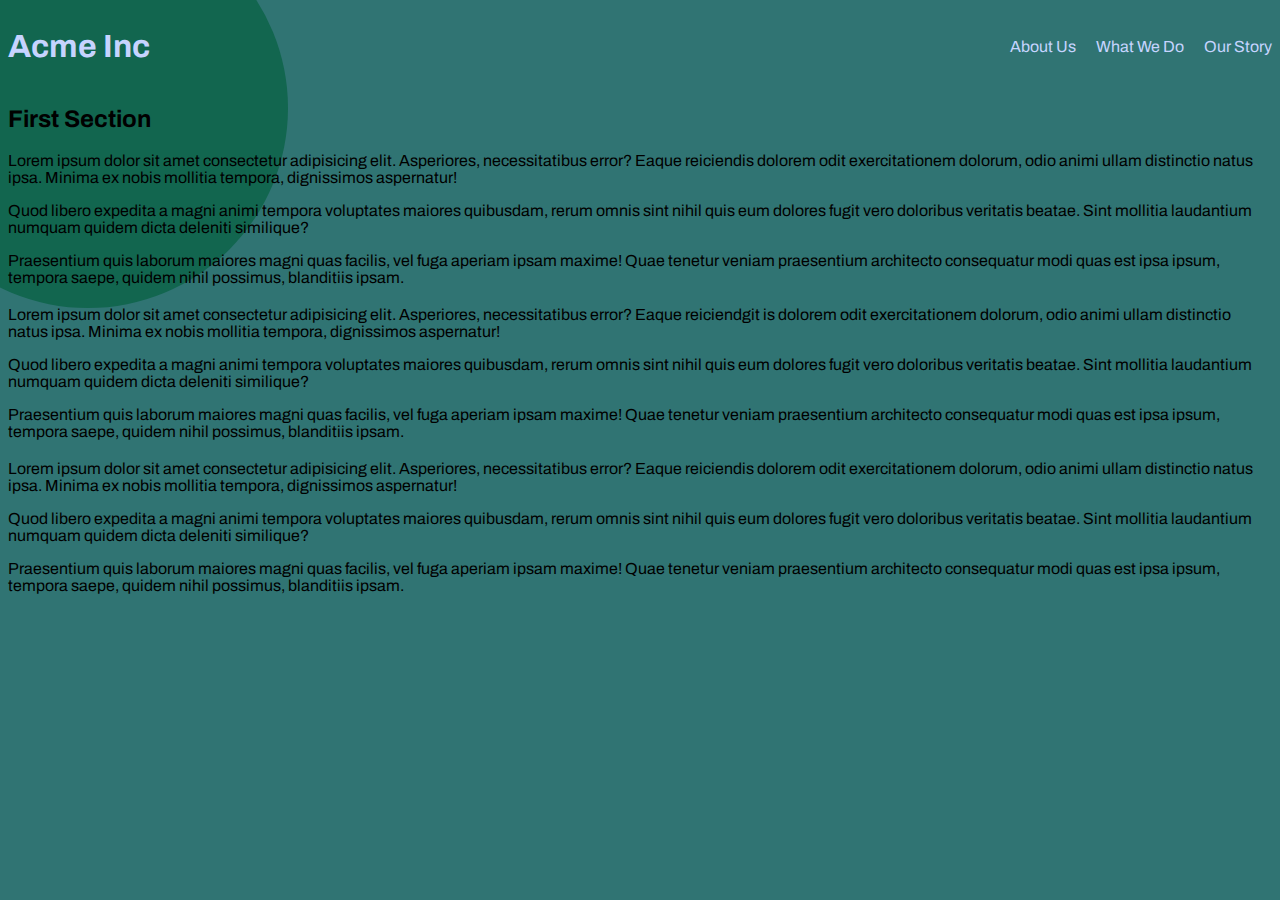
==== index.html @ 8985216c "adding own styles" ====
<!DOCTYPE html>
<html lang="en">
  <head>
    <meta charset="UTF-8" />
    <meta name="viewport" content="width=device-width, initial-scale=1.0" />
    <title>Main CSS Document</title>
    <link rel="preconnect" href="https://fonts.googleapis.com" />
    <link rel="preconnect" href="https://fonts.gstatic.com" crossorigin />
    <link
      href="https://fonts.googleapis.com/css2?family=Archivo+Black&family=Archivo:wght@300;400;600&display=swap"
      rel="stylesheet"
    />
    <!-- 
        OLD Syntax - Do not use!
    <style>
      p {
        color: green;
      }
    </style> 
    -->

    <link rel="stylesheet" href="css/main.css" />
  </head>

  <body>
    <header>
      <h1 class="brand">Acme Inc</h1>
      <nav>
        <ul>
          <li><a href="#firstSection">About Us</a></li>
          <li><a href="#secondSection">What We Do</a></li>
          <li><a href="#thirdSection">Our Story</a></li>
        </ul>
      </nav>
    </header>
    <main>
      <section>
        <h2 id="about-us">First Section</h2>
        <p>
          Lorem ipsum dolor sit amet consectetur adipisicing elit. Asperiores,
          necessitatibus error? Eaque reiciendis dolorem odit exercitationem
          dolorum, odio animi ullam distinctio natus ipsa. Minima ex nobis
          mollitia tempora, dignissimos aspernatur!
        </p>
        <p>
          Quod libero expedita a magni animi tempora voluptates maiores
          quibusdam, rerum omnis sint nihil quis eum dolores fugit vero
          doloribus veritatis beatae. Sint mollitia laudantium numquam quidem
          dicta deleniti similique?
        </p>
        <p>
          Praesentium quis laborum maiores magni quas facilis, vel fuga aperiam
          ipsam maxime! Quae tenetur veniam praesentium architecto consequatur
          modi quas est ipsa ipsum, tempora saepe, quidem nihil possimus,
          blanditiis ipsam.
        </p>
      </section>
      <section>
        <h2 id="about-us"></h2>
        <p>
          Lorem ipsum dolor sit amet consectetur adipisicing elit. Asperiores,
          necessitatibus error? Eaque reiciendgit is dolorem odit exercitationem
          dolorum, odio animi ullam distinctio natus ipsa. Minima ex nobis
          mollitia tempora, dignissimos aspernatur!
        </p>
        <p>
          Quod libero expedita a magni animi tempora voluptates maiores
          quibusdam, rerum omnis sint nihil quis eum dolores fugit vero
          doloribus veritatis beatae. Sint mollitia laudantium numquam quidem
          dicta deleniti similique?
        </p>
        <p>
          Praesentium quis laborum maiores magni quas facilis, vel fuga aperiam
          ipsam maxime! Quae tenetur veniam praesentium architecto consequatur
          modi quas est ipsa ipsum, tempora saepe, quidem nihil possimus,
          blanditiis ipsam.
        </p>
      </section>
      <section>
        <h2 id="ourStory"></h2>
        <p>
          Lorem ipsum dolor sit amet consectetur adipisicing elit. Asperiores,
          necessitatibus error? Eaque reiciendis dolorem odit exercitationem
          dolorum, odio animi ullam distinctio natus ipsa. Minima ex nobis
          mollitia tempora, dignissimos aspernatur!
        </p>
        <p>
          Quod libero expedita a magni animi tempora voluptates maiores
          quibusdam, rerum omnis sint nihil quis eum dolores fugit vero
          doloribus veritatis beatae. Sint mollitia laudantium numquam quidem
          dicta deleniti similique?
        </p>
        <p>
          Praesentium quis laborum maiores magni quas facilis, vel fuga aperiam
          ipsam maxime! Quae tenetur veniam praesentium architecto consequatur
          modi quas est ipsa ipsum, tempora saepe, quidem nihil possimus,
          blanditiis ipsam.
        </p>
      </section>
    </main>
  </body>
</html>
---- css/main.css ----
:root {
  --textFont: "Archivo", sans-serif;
  --titleFont: "Archivo Black", sans-serif;
  --mainBackgroundColor: #c6d4ff;
  --darkBackgroundColor: #7a82ab;
  --primaryColor: #2dc2bd;
  --secondaryColor: #12664f;
  --plainColor: #307473;
}

body {
  font-family: var(--textFont);
  background-color: var(--plainColor);
  position: relative;
}

body::before {
  content: "";
  position: absolute;
  display: block;
  height: 400px;
  width: 400px;
  background-color: var(--secondaryColor);
  top: -100px;
  left: -120px;
  z-index: -1;
  transform: rotate(45deg);
  border-radius: 0 200px 200px 0;
}

h1 {
  color: var(--mainBackgroundColor);
}

header {
  display: flex;
  justify-content: space-between;
  align-items: center;
}

ul {
  display: flex;
  list-style: none;
  gap: 20px;
}

a:link,
a:visited {
  color: var(--mainBackgroundColor);
  text-decoration: none;
  transition: all 0.2s ease-in-out;
}

a:hover,
a:active {
  color: var(--darkBackgroundColor);
}
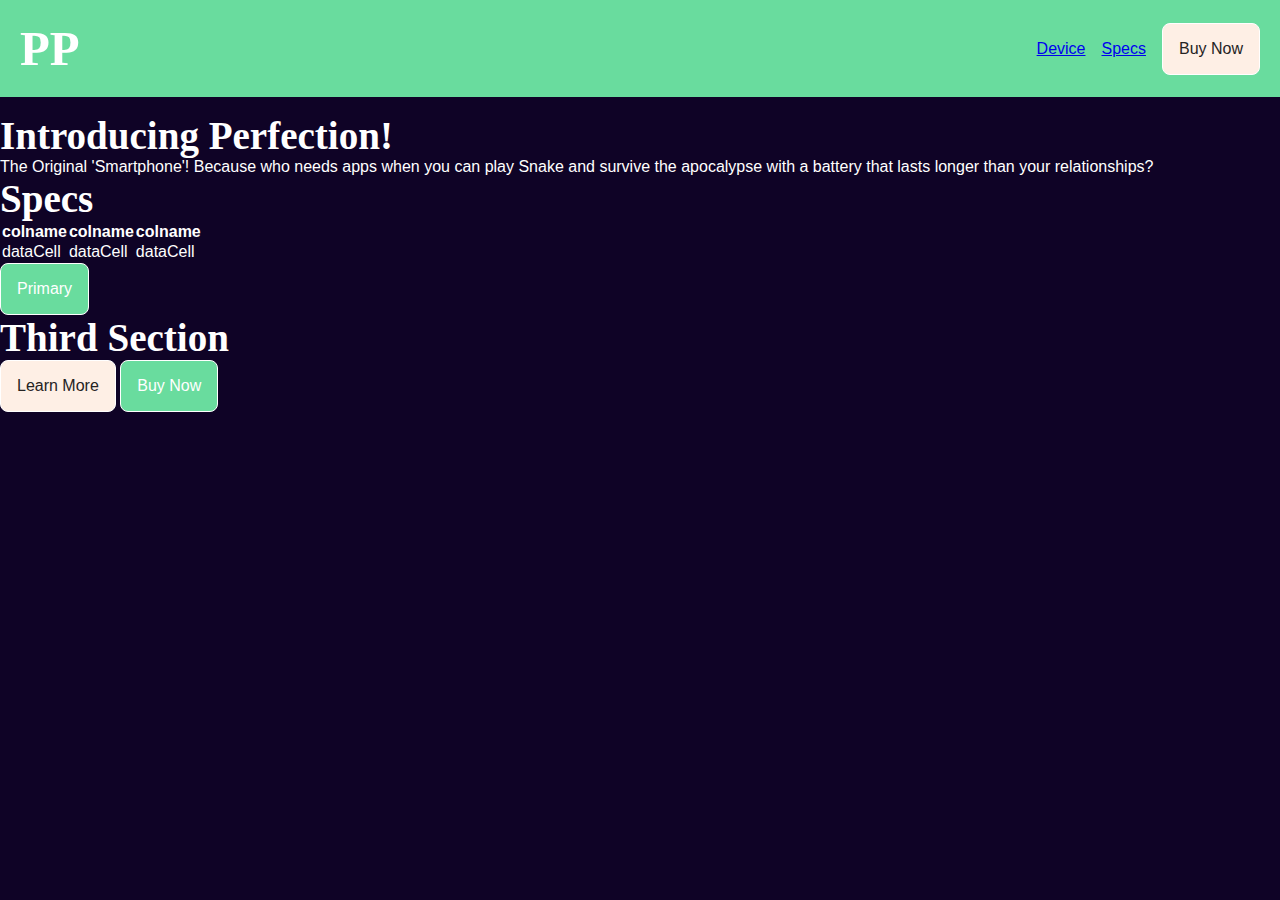
==== commit 5ba6e148: "updating" ====
--- a/index.html
+++ b/index.html
@@ -3,99 +3,60 @@
   <head>
     <meta charset="UTF-8" />
     <meta name="viewport" content="width=device-width, initial-scale=1.0" />
-    <title>Main CSS Document</title>
-    <link rel="preconnect" href="https://fonts.googleapis.com" />
-    <link rel="preconnect" href="https://fonts.gstatic.com" crossorigin />
-    <link
-      href="https://fonts.googleapis.com/css2?family=Archivo+Black&family=Archivo:wght@300;400;600&display=swap"
-      rel="stylesheet"
-    />
-    <!-- 
-        OLD Syntax - Do not use!
-    <style>
-      p {
-        color: green;
-      }
-    </style> 
-    -->
-
+    <title>Perfect Phone</title>
     <link rel="stylesheet" href="css/main.css" />
   </head>
 
   <body>
     <header>
-      <h1 class="brand">Acme Inc</h1>
+      <h1 class="brand">PP</h1>
       <nav>
         <ul>
-          <li><a href="#firstSection">About Us</a></li>
-          <li><a href="#secondSection">What We Do</a></li>
-          <li><a href="#thirdSection">Our Story</a></li>
+          <li><a href="#deviceSection">Device</a></li>
+          <li><a href="#specsSection">Specs</a></li>
+          <li><a class="button primary" href="#salesSection">Buy Now</a></li>
         </ul>
       </nav>
     </header>
     <main>
       <section>
-        <h2 id="about-us">First Section</h2>
+        <h2 id="deviceSection">Introducing Perfection!</h2>
         <p>
-          Lorem ipsum dolor sit amet consectetur adipisicing elit. Asperiores,
-          necessitatibus error? Eaque reiciendis dolorem odit exercitationem
-          dolorum, odio animi ullam distinctio natus ipsa. Minima ex nobis
-          mollitia tempora, dignissimos aspernatur!
+          The Original 'Smartphone'! Because who needs apps when you can play
+          Snake and survive the apocalypse with a battery that lasts longer than
+          your relationships?
         </p>
-        <p>
-          Quod libero expedita a magni animi tempora voluptates maiores
-          quibusdam, rerum omnis sint nihil quis eum dolores fugit vero
-          doloribus veritatis beatae. Sint mollitia laudantium numquam quidem
-          dicta deleniti similique?
-        </p>
-        <p>
-          Praesentium quis laborum maiores magni quas facilis, vel fuga aperiam
-          ipsam maxime! Quae tenetur veniam praesentium architecto consequatur
-          modi quas est ipsa ipsum, tempora saepe, quidem nihil possimus,
-          blanditiis ipsam.
-        </p>
+
+        <!-- toolbars, non-descript buttons -->
       </section>
       <section>
-        <h2 id="about-us"></h2>
-        <p>
-          Lorem ipsum dolor sit amet consectetur adipisicing elit. Asperiores,
-          necessitatibus error? Eaque reiciendgit is dolorem odit exercitationem
-          dolorum, odio animi ullam distinctio natus ipsa. Minima ex nobis
-          mollitia tempora, dignissimos aspernatur!
-        </p>
-        <p>
-          Quod libero expedita a magni animi tempora voluptates maiores
-          quibusdam, rerum omnis sint nihil quis eum dolores fugit vero
-          doloribus veritatis beatae. Sint mollitia laudantium numquam quidem
-          dicta deleniti similique?
-        </p>
-        <p>
-          Praesentium quis laborum maiores magni quas facilis, vel fuga aperiam
-          ipsam maxime! Quae tenetur veniam praesentium architecto consequatur
-          modi quas est ipsa ipsum, tempora saepe, quidem nihil possimus,
-          blanditiis ipsam.
-        </p>
+        <h2 id="specsSection">Specs</h2>
+        <table>
+          <thead>
+            <tr>
+              <th>colname</th>
+              <th>colname</th>
+              <th>colname</th>
+            </tr>
+          </thead>
+          <tbody>
+            <tr>
+              <td>dataCell</td>
+              <td>dataCell</td>
+              <td>dataCell</td>
+            </tr>
+          </tbody>
+        </table>
+        <!-- Used for confims actions, "Save", CTA -->
+        <a class="button primary" href="#">Primary</a>
       </section>
-      <section>
-        <h2 id="ourStory"></h2>
-        <p>
-          Lorem ipsum dolor sit amet consectetur adipisicing elit. Asperiores,
-          necessitatibus error? Eaque reiciendis dolorem odit exercitationem
-          dolorum, odio animi ullam distinctio natus ipsa. Minima ex nobis
-          mollitia tempora, dignissimos aspernatur!
-        </p>
-        <p>
-          Quod libero expedita a magni animi tempora voluptates maiores
-          quibusdam, rerum omnis sint nihil quis eum dolores fugit vero
-          doloribus veritatis beatae. Sint mollitia laudantium numquam quidem
-          dicta deleniti similique?
-        </p>
-        <p>
-          Praesentium quis laborum maiores magni quas facilis, vel fuga aperiam
-          ipsam maxime! Quae tenetur veniam praesentium architecto consequatur
-          modi quas est ipsa ipsum, tempora saepe, quidem nihil possimus,
-          blanditiis ipsam.
-        </p>
+      <section aria-label="Buy Now">
+        <h2 id="salesSection">Third Section</h2>
+        <!-- LogOut,  -->
+        <div class="buttonWrapper">
+          <button class="button secondary" data-fave="true">Learn More</button>
+          <button class="button primary" data-fave="true">Buy Now</button>
+        </div>
       </section>
     </main>
   </body>
--- a/css/main.css
+++ b/css/main.css
@@ -1,57 +1,124 @@
 :root {
-  --textFont: "Archivo", sans-serif;
-  --titleFont: "Archivo Black", sans-serif;
-  --mainBackgroundColor: #c6d4ff;
-  --darkBackgroundColor: #7a82ab;
-  --primaryColor: #2dc2bd;
-  --secondaryColor: #12664f;
-  --plainColor: #307473;
+  --headerFont: "Crete Round", serif;
+  --bodyFont: "Poppins", sans-serif;
+  /* colors */
+  /* background */
+  --backgroundColor: #0f0326;
+  --onBackgroundColor: #ffffff;
+
+  /* surface */
+  --surfaceColor: #252323;
+  --onSurfaceColor: #ffffff;
+
+  /* accent */
+  --primaryAccentColor: #69dc9e;
+  --secondaryAccentColor: #feefe5;
+
+  /* sizies */
+  --scalingFactor: 1.25;
+
+  --sizeXS: 1rem;
+  --sizeSM: calc(var(--sizeXS) * var(--scalingFactor));
+  --sizeMD: calc(var(--sizeSM) * var(--scalingFactor)); /* h4 */
+  --sizeLG: calc(var(--sizeMD) * var(--scalingFactor)); /* h3 */
+  --sizeXL: calc(var(--sizeLG) * var(--scalingFactor)); /* h2 */
+  --sizeXXL: calc(var(--sizeXL) * var(--scalingFactor)); /* h1 */
+}
+
+.dark {
+  /* colors */
+  /* background */
+  --backgroundColor: #8f5cee;
+  --onBackgroundColor: #000000;
+
+  /* surface */
+  --surfaceColor: #0f0326;
+  --onSurfaceColor: #ffffff;
+
+  /* accent */
+
+  --primaryAccentColor: #69dc9e;
+  --secondaryAccentColor: #feefe5;
+}
+
+* {
+  box-sizing: border-box;
+  margin: 0;
+  padding: 0;
 }
 
 body {
-  font-family: var(--textFont);
-  background-color: var(--plainColor);
-  position: relative;
+  display: flex;
+  flex-direction: column;
+  background-color: var(--backgroundColor);
+  color: var(--onBackgroundColor);
+  min-height: 100svh;
+  font-size: 16px;
+  gap: 1rem;
+  font-family: var(--bodyFont);
 }
 
-body::before {
-  content: "";
-  position: absolute;
-  display: block;
-  height: 400px;
-  width: 400px;
-  background-color: var(--secondaryColor);
-  top: -100px;
-  left: -120px;
-  z-index: -1;
-  transform: rotate(45deg);
-  border-radius: 0 200px 200px 0;
+h1,
+h2,
+h3,
+h4 {
+  font-family: var(--headerFont);
 }
 
 h1 {
-  color: var(--mainBackgroundColor);
+  font-size: var(--sizeXXL);
+}
+h2 {
+  font-size: var(--sizeXL);
+}
+h3 {
+  font-size: var(--sizeLG);
+}
+h4 {
+  font-size: var(--sizeMD);
+}
+
+header * {
+  display: flex;
 }
 
 header {
   display: flex;
+  flex-direction: row;
   justify-content: space-between;
   align-items: center;
+  padding: var(--sizeSM);
+  background-color: var(--primaryAccentColor);
+}
+header nav ul {
+  align-items: center;
+  gap: 1rem;
+}
+header nav .button {
+  --primaryAccentColor: var(--secondaryAccentColor);
+  color: var(--surfaceColor);
 }
 
-ul {
-  display: flex;
-  list-style: none;
-  gap: 20px;
+.button {
+  display: inline-block;
+  cursor: pointer;
+  text-decoration: none;
+  color: var(--onSurfaceColor);
+  background-color: var(--surfaceColor);
+  border-radius: 0.5rem;
+
+  /* box-sizing: border-box; */
+  border: 1px solid var(--onSurfaceColor);
+  padding: 1rem;
+  margin: 0;
+  font-size: 1rem;
 }
 
-a:link,
-a:visited {
-  color: var(--mainBackgroundColor);
-  text-decoration: none;
-  transition: all 0.2s ease-in-out;
+.button.primary {
+  background-color: var(--primaryAccentColor);
 }
 
-a:hover,
-a:active {
-  color: var(--darkBackgroundColor);
+.button.secondary {
+  background-color: var(--secondaryAccentColor);
+  color: var(--surfaceColor);
 }
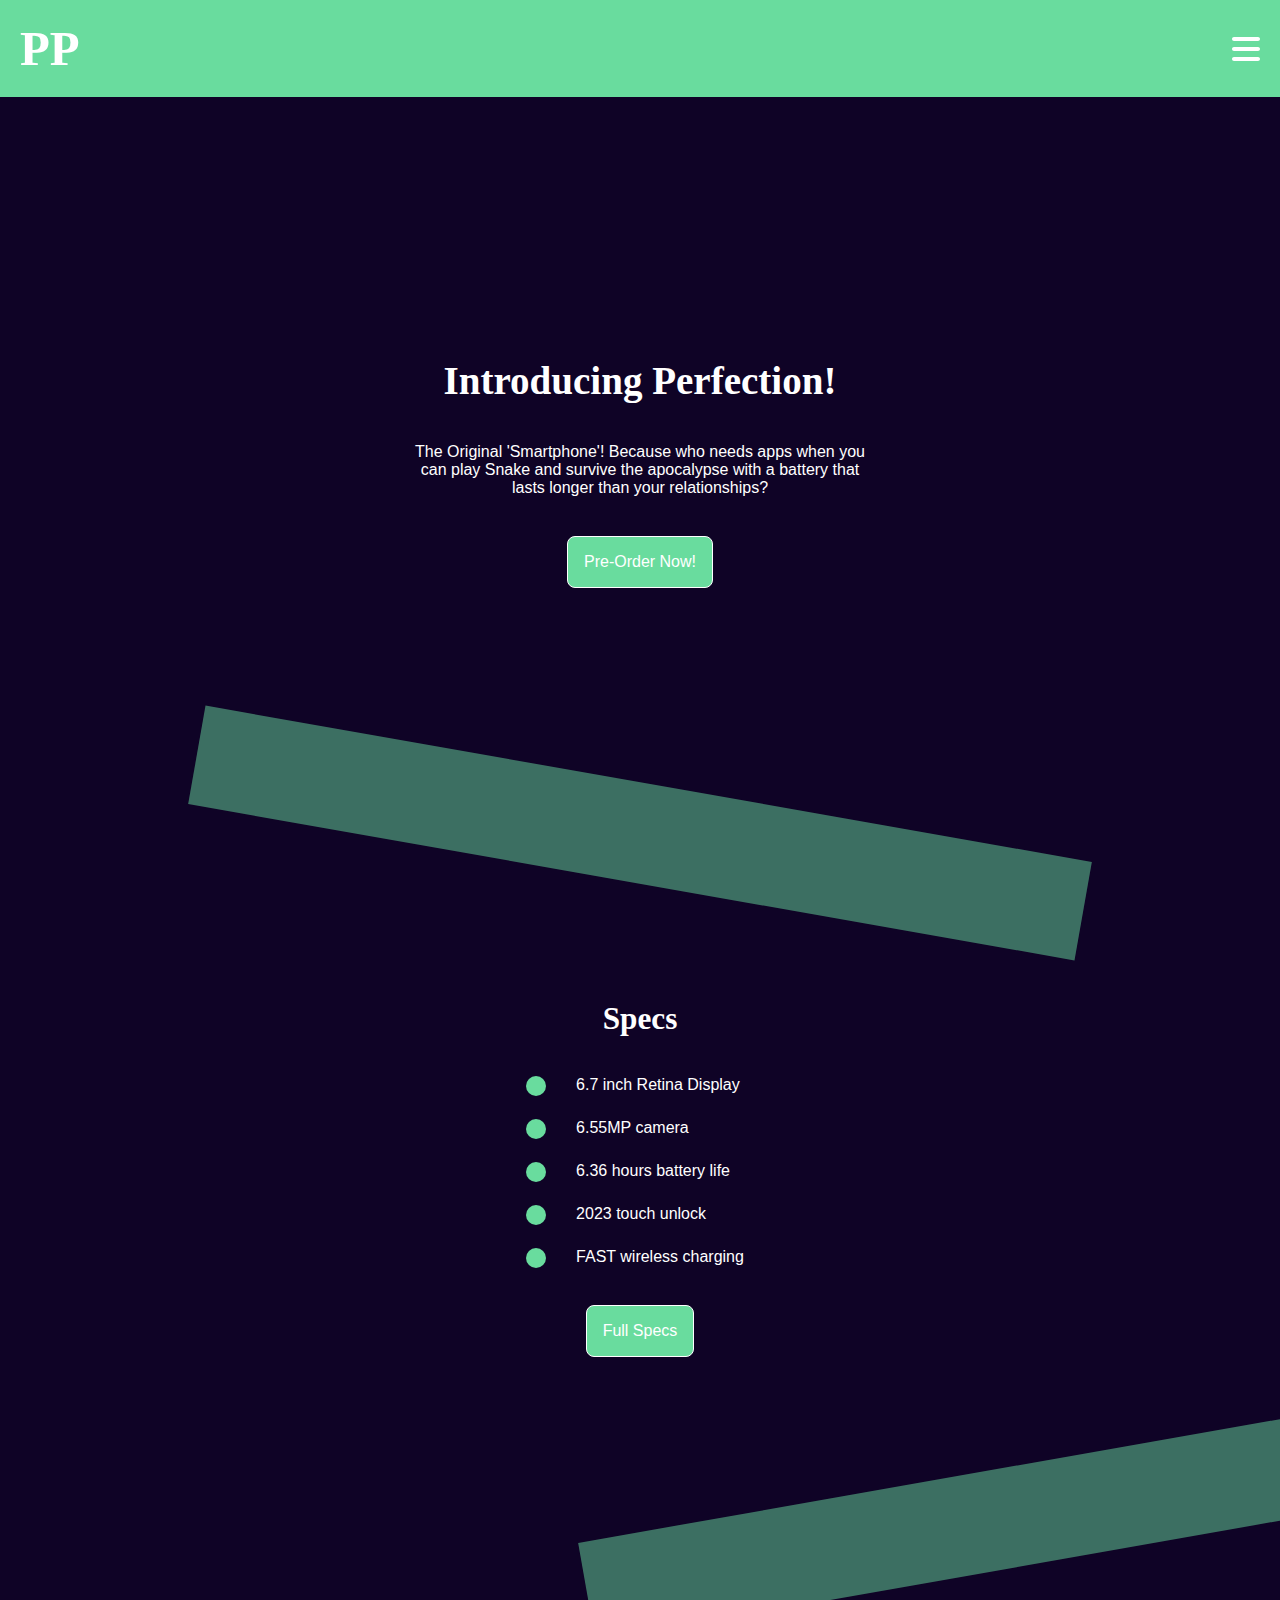
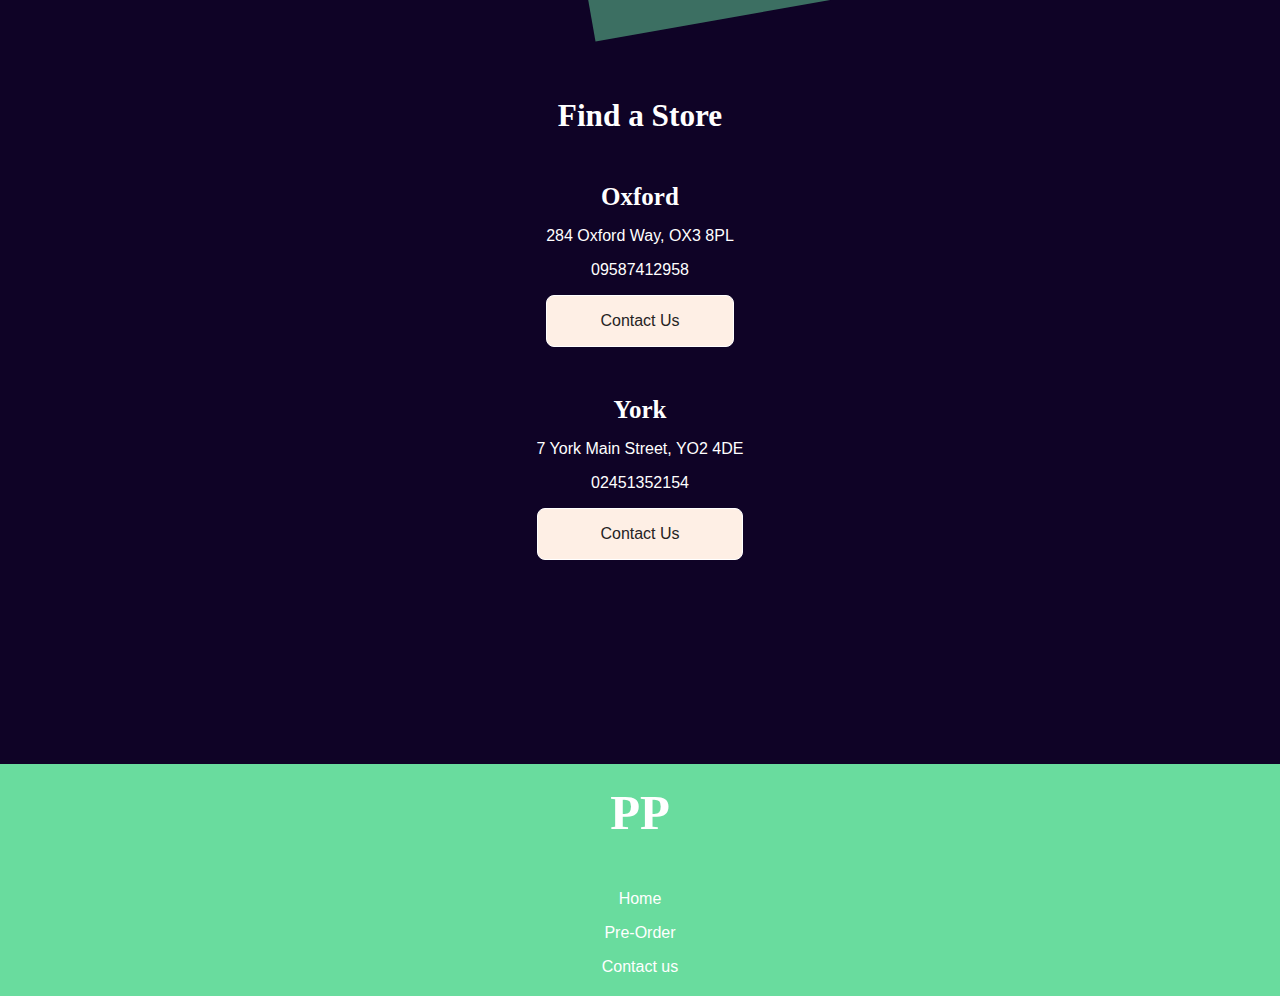
==== commit bd00b7b1: "mobile front page" ====
--- a/index.html
+++ b/index.html
@@ -10,54 +10,78 @@
   <body>
     <header>
       <h1 class="brand">PP</h1>
-      <nav>
+      <svg
+        xmlns="http://www.w3.org/2000/svg"
+        height="2em"
+        viewBox="0 0 448 512"
+      >
+        <!--! Font Awesome Free 6.4.2 by @fontawesome - https://fontawesome.com License - https://fontawesome.com/license (Commercial License) Copyright 2023 Fonticons, Inc. -->
+        <style>
+          svg {
+            fill: #ffffff;
+          }
+        </style>
+        <path
+          d="M0 96C0 78.3 14.3 64 32 64H416c17.7 0 32 14.3 32 32s-14.3 32-32 32H32C14.3 128 0 113.7 0 96zM0 256c0-17.7 14.3-32 32-32H416c17.7 0 32 14.3 32 32s-14.3 32-32 32H32c-17.7 0-32-14.3-32-32zM448 416c0 17.7-14.3 32-32 32H32c-17.7 0-32-14.3-32-32s14.3-32 32-32H416c17.7 0 32 14.3 32 32z"
+        />
+      </svg>
+
+      <!-- <nav>
         <ul>
           <li><a href="#deviceSection">Device</a></li>
           <li><a href="#specsSection">Specs</a></li>
           <li><a class="button primary" href="#salesSection">Buy Now</a></li>
         </ul>
-      </nav>
+      </nav> -->
     </header>
     <main>
-      <section>
+      <section class="hero">
         <h2 id="deviceSection">Introducing Perfection!</h2>
         <p>
           The Original 'Smartphone'! Because who needs apps when you can play
           Snake and survive the apocalypse with a battery that lasts longer than
           your relationships?
         </p>
-
+        <a class="button primary" href="#">Pre-Order Now!</a>
         <!-- toolbars, non-descript buttons -->
       </section>
-      <section>
-        <h2 id="specsSection">Specs</h2>
-        <table>
-          <thead>
-            <tr>
-              <th>colname</th>
-              <th>colname</th>
-              <th>colname</th>
-            </tr>
-          </thead>
-          <tbody>
-            <tr>
-              <td>dataCell</td>
-              <td>dataCell</td>
-              <td>dataCell</td>
-            </tr>
-          </tbody>
-        </table>
+      <section class="specs">
+        <h3 id="specsSection">Specs</h3>
+        <div class="specs-c">
+          <p class="spec-line">6.7 inch Retina Display</p>
+          <p class="spec-line">6.55MP camera</p>
+          <p class="spec-line">6.36 hours battery life</p>
+          <p class="spec-line">2023 touch unlock</p>
+          <p class="spec-line">FAST wireless charging</p>
+        </div>
         <!-- Used for confims actions, "Save", CTA -->
-        <a class="button primary" href="#">Primary</a>
+        <a class="button primary" href="#">Full Specs</a>
       </section>
-      <section aria-label="Buy Now">
-        <h2 id="salesSection">Third Section</h2>
-        <!-- LogOut,  -->
-        <div class="buttonWrapper">
-          <button class="button secondary" data-fave="true">Learn More</button>
-          <button class="button primary" data-fave="true">Buy Now</button>
+      <section aria-label="find a store" class="find-a-store">
+        <h3 id="salesSection">Find a Store</h3>
+        <div class="store-card">
+          <h4 class="store-location">Oxford</h4>
+          <p class="store-address">284 Oxford Way, OX3 8PL</p>
+          <p class="store-number">09587412958</p>
+          <button class="button secondary" data-fave="true">Contact Us</button>
+        </div>
+        <div class="store-card">
+          <h4 class="store-location">York</h4>
+          <p class="store-address">7 York Main Street, YO2 4DE</p>
+          <p class="store-number">02451352154</p>
+          <button class="button secondary" data-fave="true">Contact Us</button>
         </div>
       </section>
+      <footer>
+        <h5 class="brand">PP</h5>
+        <nav>
+          <ul>
+            <li><a href=""></a>Home</li>
+            <li><a href=""></a>Pre-Order</li>
+            <li><a href=""></a>Contact us</li>
+          </ul>
+        </nav>
+      </footer>
     </main>
   </body>
 </html>
--- a/css/main.css
+++ b/css/main.css
@@ -39,6 +39,7 @@
 
   --primaryAccentColor: #69dc9e;
   --secondaryAccentColor: #feefe5;
+  --shadeAccentColor: #319a62;
 }
 
 * {
@@ -97,6 +98,93 @@
 header nav .button {
   --primaryAccentColor: var(--secondaryAccentColor);
   color: var(--surfaceColor);
+}
+
+.hero {
+  height: 80vh;
+  display: flex;
+  flex-direction: column;
+  justify-content: center;
+  align-items: center;
+  text-align: center;
+  gap: var(--sizeXL);
+  padding: var(--sizeSM);
+  max-width: 500px;
+  margin: 0 auto;
+  position: relative;
+}
+
+.hero::after {
+  content: "";
+  position: absolute;
+  width: 100vh;
+  height: 100px;
+  bottom: -50px;
+  right: -200px;
+  background-color: var(--primaryAccentColor);
+  opacity: 0.5;
+  transform: rotate(10deg);
+}
+.specs {
+  margin: var(--sizeLG) 0;
+  height: 70vh;
+  display: flex;
+  flex-direction: column;
+  justify-content: center;
+  align-items: center;
+  gap: var(--sizeXL);
+  position: relative;
+}
+
+.specs::after {
+  content: "";
+  position: absolute;
+  width: 100vh;
+  height: 100px;
+  bottom: -70px;
+  right: -200px;
+  background-color: var(--primaryAccentColor);
+  opacity: 0.5;
+  transform: rotate(-10deg);
+}
+
+.specs-c {
+  display: flex;
+  flex-direction: column;
+  gap: var(--sizeMD);
+}
+
+.spec-line {
+  position: relative;
+  margin-left: 40px;
+}
+
+.spec-line::before {
+  position: absolute;
+  content: "";
+  width: 20px;
+  height: 20px;
+  background-color: var(--primaryAccentColor);
+  top: 0;
+  left: -50px;
+  border-radius: 50%;
+}
+
+.find-a-store {
+  margin: 120px 0;
+  display: flex;
+  flex-direction: column;
+  justify-content: center;
+  align-items: center;
+  text-align: center;
+  gap: var(--sizeXXL);
+  height: 70vh;
+}
+
+.store-card {
+  display: flex;
+  flex-direction: column;
+  gap: var(--sizeXS);
 }
 
 .button {
@@ -122,3 +210,26 @@
   background-color: var(--secondaryAccentColor);
   color: var(--surfaceColor);
 }
+
+footer {
+  background-color: var(--primaryAccentColor);
+  display: flex;
+  flex-direction: column;
+  justify-content: center;
+  align-items: center;
+  gap: var(--sizeXXL);
+  padding: var(--sizeSM);
+}
+
+footer .brand {
+  font-family: var(--headerFont);
+  font-size: var(--sizeXXL);
+}
+
+footer nav ul {
+  list-style: none;
+  text-align: center;
+  display: flex;
+  flex-direction: column;
+  gap: var(--sizeXS);
+}
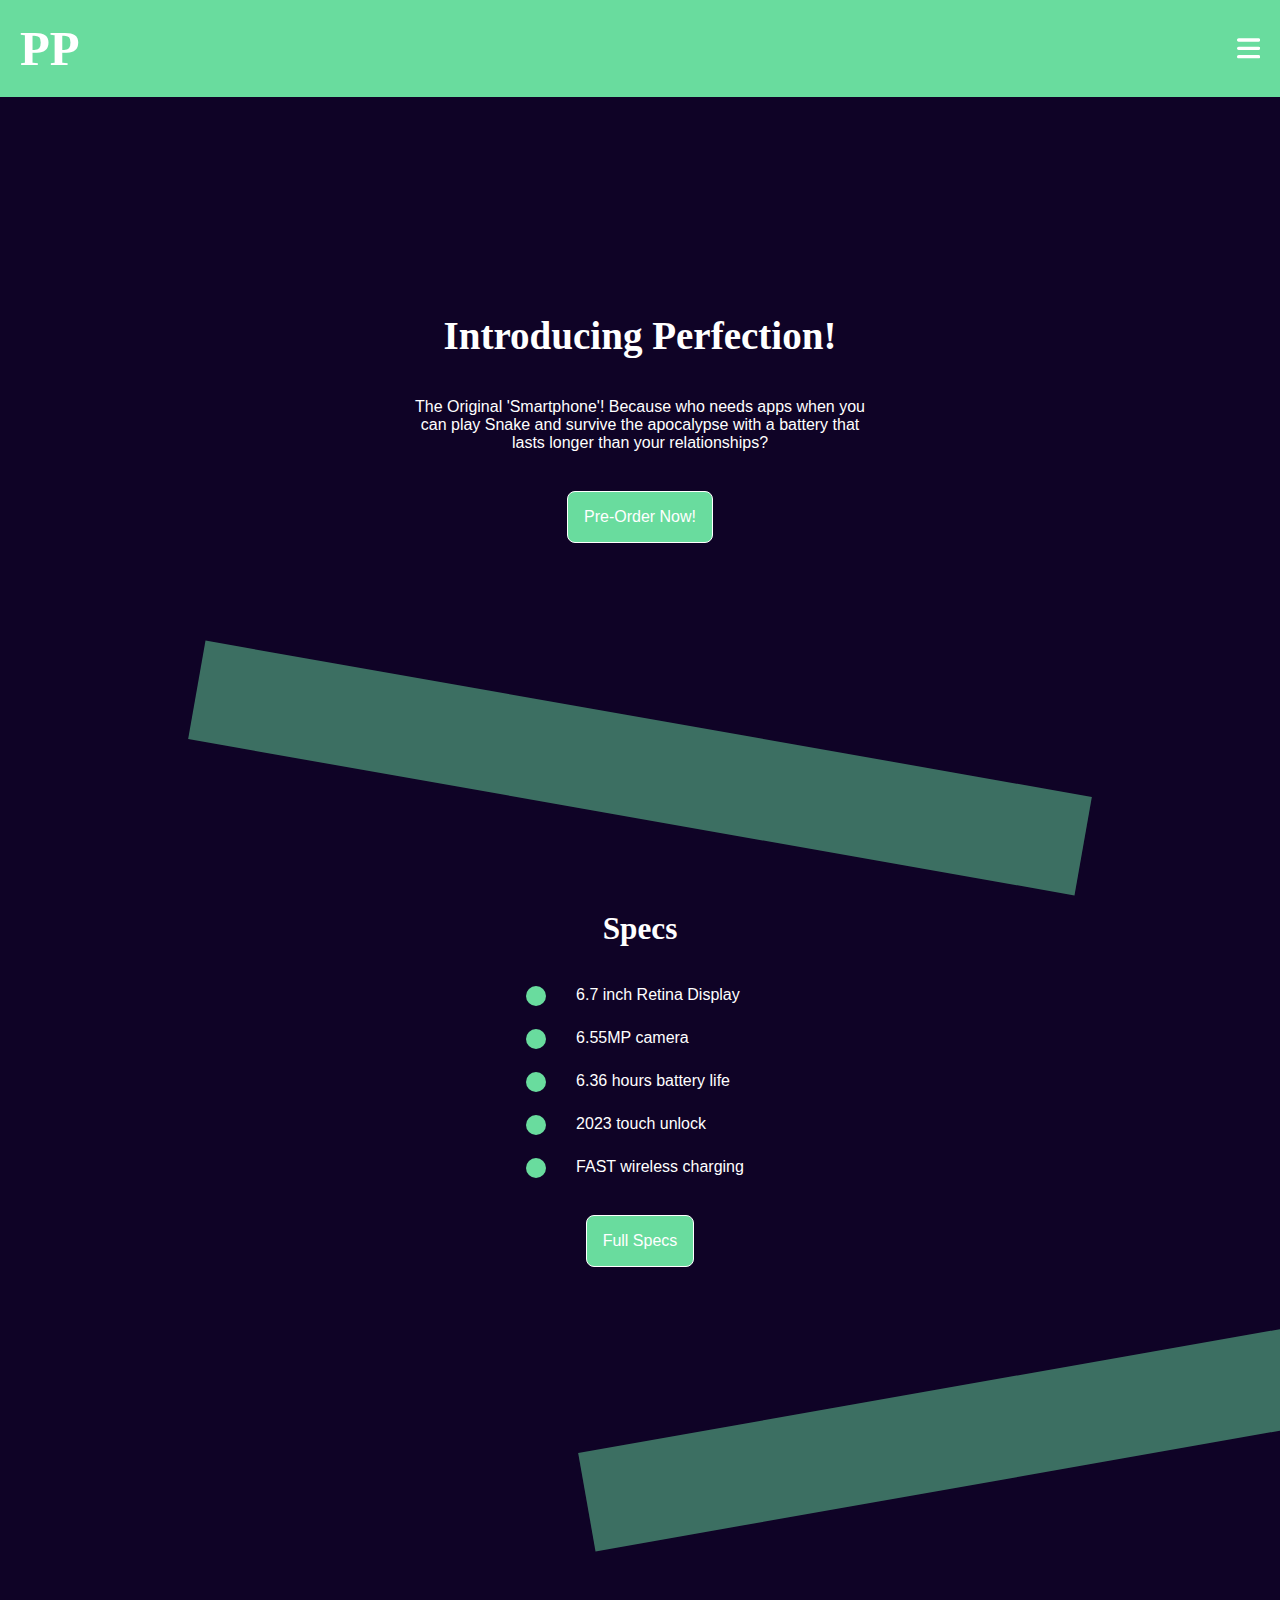
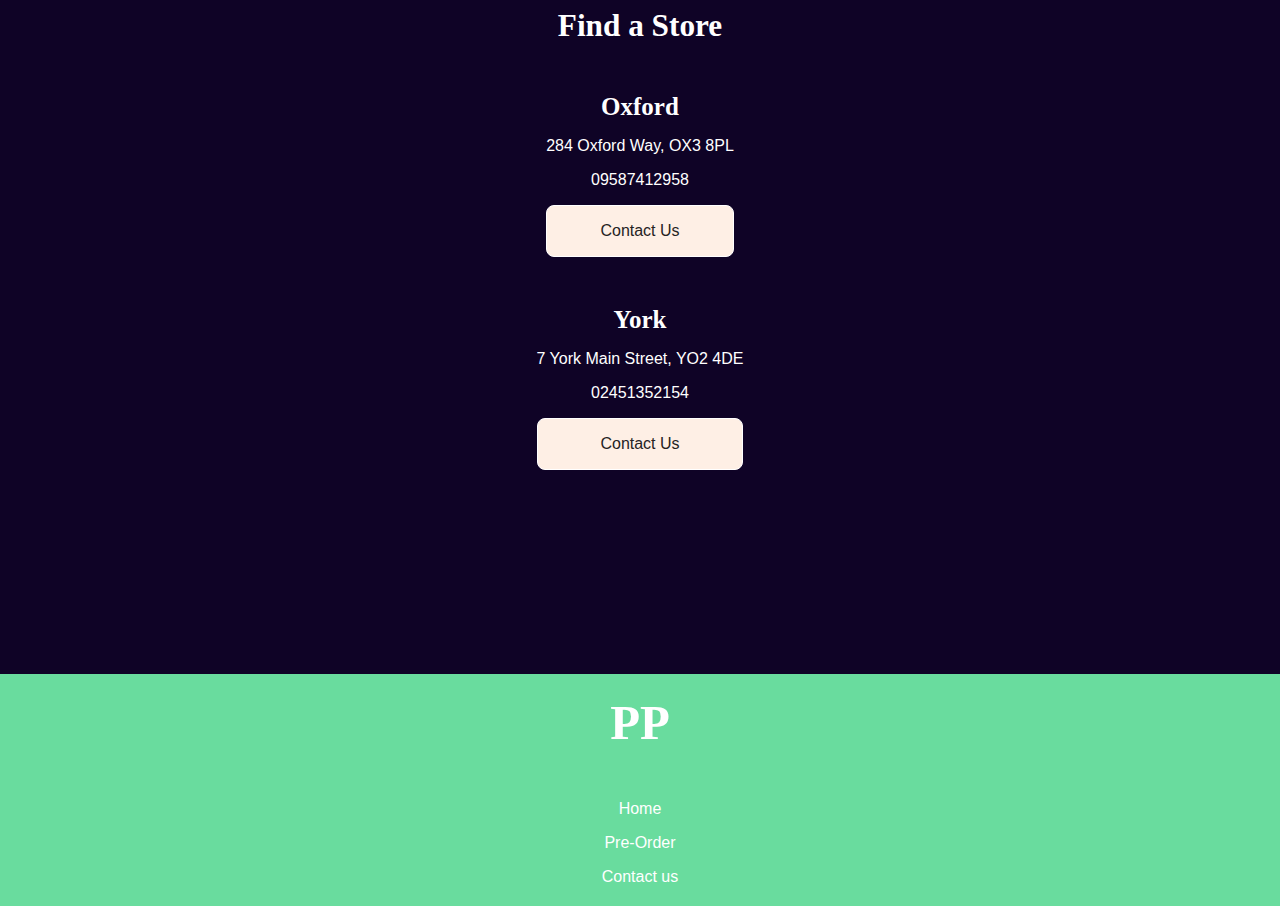
==== commit d38cf8f4: "functinal website design" ====
--- a/index.html
+++ b/index.html
@@ -9,30 +9,38 @@
 
   <body>
     <header>
-      <h1 class="brand">PP</h1>
-      <svg
-        xmlns="http://www.w3.org/2000/svg"
-        height="2em"
-        viewBox="0 0 448 512"
+      <div class="headerWrapper">
+        <h1 class="brand">PP</h1>
+        <button class="visually-hidden">
+          <span class="visually-hidden-span">menu</span>
+          <svg
+            xmlns="http://www.w3.org/2000/svg"
+            height="2em"
+            viewBox="0 0 448 512"
+          >
+            <!--! Font Awesome Free 6.4.2 by @fontawesome - https://fontawesome.com License - https://fontawesome.com/license (Commercial License) Copyright 2023 Fonticons, Inc. -->
+            <style>
+              svg {
+                fill: #ffffff;
+              }
+            </style>
+            <path
+              d="M0 96C0 78.3 14.3 64 32 64H416c17.7 0 32 14.3 32 32s-14.3 32-32 32H32C14.3 128 0 113.7 0 96zM0 256c0-17.7 14.3-32 32-32H416c17.7 0 32 14.3 32 32s-14.3 32-32 32H32c-17.7 0-32-14.3-32-32zM448 416c0 17.7-14.3 32-32 32H32c-17.7 0-32-14.3-32-32s14.3-32 32-32H416c17.7 0 32 14.3 32 32z"
+            />
+          </svg>
+        </button>
+      </div>
+      <nav
+        id="mainNav"
+        aria-roledescription="Main Navigation"
+        aria-expanded="false"
       >
-        <!--! Font Awesome Free 6.4.2 by @fontawesome - https://fontawesome.com License - https://fontawesome.com/license (Commercial License) Copyright 2023 Fonticons, Inc. -->
-        <style>
-          svg {
-            fill: #ffffff;
-          }
-        </style>
-        <path
-          d="M0 96C0 78.3 14.3 64 32 64H416c17.7 0 32 14.3 32 32s-14.3 32-32 32H32C14.3 128 0 113.7 0 96zM0 256c0-17.7 14.3-32 32-32H416c17.7 0 32 14.3 32 32s-14.3 32-32 32H32c-17.7 0-32-14.3-32-32zM448 416c0 17.7-14.3 32-32 32H32c-17.7 0-32-14.3-32-32s14.3-32 32-32H416c17.7 0 32 14.3 32 32z"
-        />
-      </svg>
-
-      <!-- <nav>
         <ul>
-          <li><a href="#deviceSection">Device</a></li>
-          <li><a href="#specsSection">Specs</a></li>
-          <li><a class="button primary" href="#salesSection">Buy Now</a></li>
+          <li><a href="#">Home</a></li>
+          <li><a href="#">Pre-order</a></li>
+          <li><a href="#">Contact us</a></li>
         </ul>
-      </nav> -->
+      </nav>
     </header>
     <main>
       <section class="hero">
@@ -83,5 +91,6 @@
         </nav>
       </footer>
     </main>
+    <script src="navbarExpand.js" defer></script>
   </body>
 </html>
--- a/css/main.css
+++ b/css/main.css
@@ -84,24 +84,75 @@
 }
 
 header {
+  position: relative;
+}
+
+.headerWrapper {
   display: flex;
   flex-direction: row;
   justify-content: space-between;
   align-items: center;
   padding: var(--sizeSM);
   background-color: var(--primaryAccentColor);
-}
-header nav ul {
+  transition: all 0.3s ease-in-out;
+}
+.headerWrapper nav ul {
   align-items: center;
   gap: 1rem;
 }
-header nav .button {
+.headerWrapper nav .button {
   --primaryAccentColor: var(--secondaryAccentColor);
   color: var(--surfaceColor);
 }
 
+header #mainNav ul {
+  gap: 1rem;
+  align-items: center;
+  flex-direction: column;
+  color: var(--onSurfaceColor);
+}
+
+header #mainNav ul li a:link {
+  color: white;
+  text-decoration: none;
+}
+
+/* hide the nav by default */
+#mainNav {
+  background-color: var(--primaryAccentColor);
+  display: none;
+  justify-content: center;
+  padding-bottom: 20px;
+  position: absolute;
+  top: 0px;
+  left: 0;
+
+  transition: all 0.3s ease-in-out;
+}
+
+#mainNav.open {
+  display: flex;
+  width: 100%;
+  transform: translateY(0px);
+  transition: all 0.3s ease-in-out;
+}
+
+/* show the navbar */
+#mainNav.open {
+  transform: translateY(90px);
+}
+
+.visually-hidden {
+  background-color: unset;
+  border: none;
+}
+
+.visually-hidden-span {
+  display: none;
+}
+
 .hero {
-  height: 80vh;
+  height: 70vh;
   display: flex;
   flex-direction: column;
   justify-content: center;
@@ -119,7 +170,7 @@
   position: absolute;
   width: 100vh;
   height: 100px;
-  bottom: -50px;
+  bottom: -75px;
   right: -200px;
   background-color: var(--primaryAccentColor);
   opacity: 0.5;
